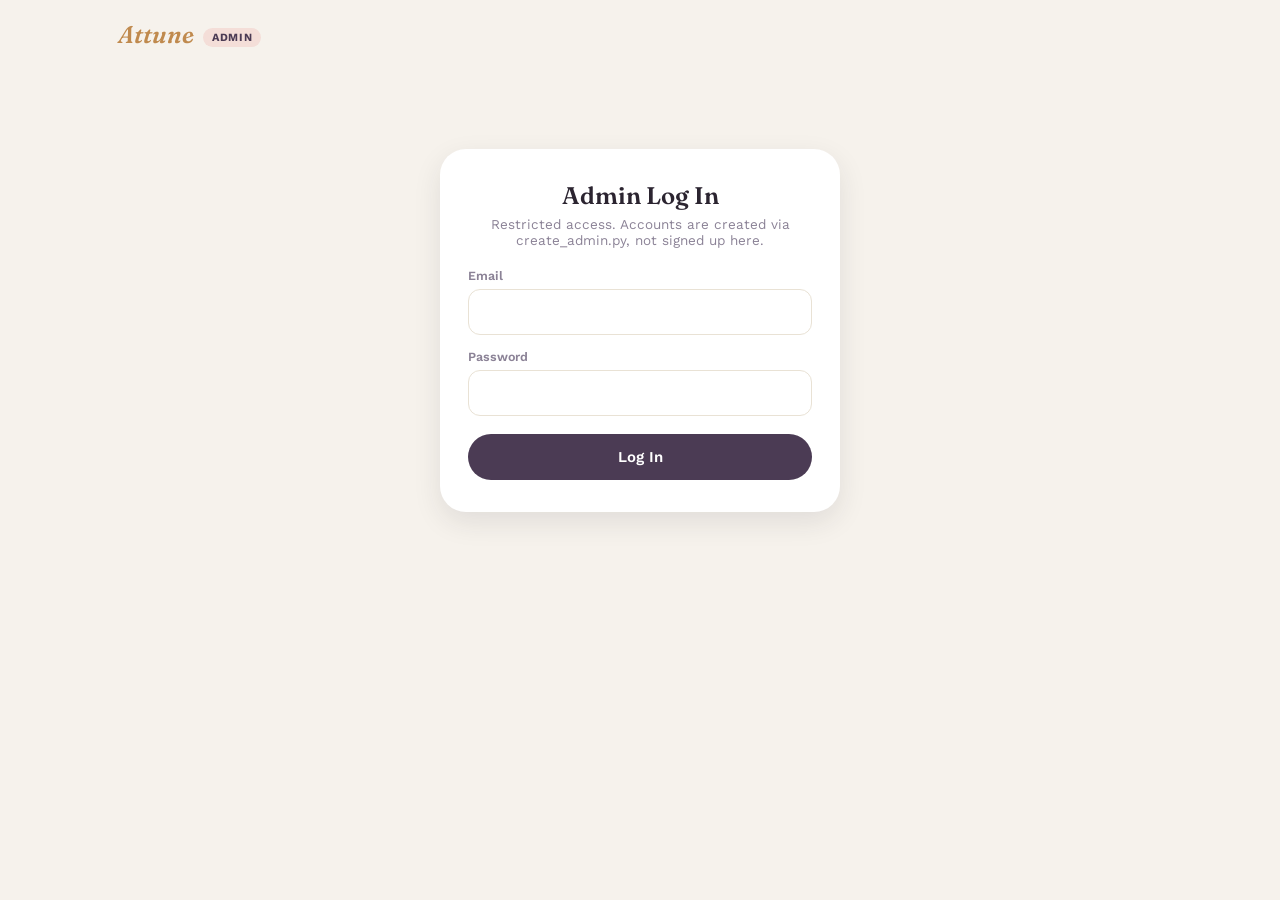
==== frontend-admin/index.html @ 5655b094 "Gate client deletion behind admin approval An instructor can no longer delete a client outright. DEL" ====
<!DOCTYPE html>
<html lang="en">
<head>
<meta charset="UTF-8">
<meta name="viewport" content="width=device-width, initial-scale=1.0">
<title>Attune — Admin</title>
<link rel="preconnect" href="https://fonts.googleapis.com">
<link href="https://fonts.googleapis.com/css2?family=Fraunces:ital,wght@0,500;0,600;0,700;1,500;1,600&family=Work+Sans:wght@400;500;600;700&display=swap" rel="stylesheet">
<link rel="stylesheet" href="style.css">
</head>
<body>

<header class="topnav">
  <a class="wordmark" href="#" onclick="goToScreen('dashboard'); return false;">Attune <span class="admin-badge">Admin</span></a>
  <nav id="nav-actions" style="display:none;">
    <button class="nav-link" onclick="openDashboard()">Dashboard</button>
    <button class="nav-link" onclick="openInstructors()">Instructors</button>
    <button class="nav-link" onclick="openCustomers()">Customers</button>
    <button class="nav-link" onclick="openRequests()">Requests</button>
    <button class="nav-link" onclick="openDeletionRequests()">Client Deletions</button>
    <button class="nav-link" onclick="openFaqs()">FAQs</button>
    <button class="nav-link" onclick="logout()">Log Out</button>
  </nav>
</header>

<main class="page">

  <!-- ============ LOGIN ============ -->
  <section class="screen active" id="screen-login">
    <div class="card wizard-card">
      <h2 class="card-title">Admin Log In</h2>
      <p class="card-sub">Restricted access. Accounts are created via create_admin.py, not signed up here.</p>
      <div id="login-error" class="form-error" style="display:none;"></div>
      <form id="login-form" onsubmit="handleLogin(event)">
        <label class="field-label">Email</label>
        <input class="field-input" type="email" id="login-email" required>
        <label class="field-label">Password</label>
        <input class="field-input" type="password" id="login-password" required>
        <button class="btn btn-primary btn-block" type="submit" style="margin-top:18px;">Log In</button>
      </form>
    </div>
  </section>

  <!-- ============ DASHBOARD ============ -->
  <section class="screen" id="screen-dashboard">
    <h2 class="step-title">Dashboard</h2>
    <div id="metrics-grid" class="metrics-grid"></div>
  </section>

  <!-- ============ INSTRUCTORS ============ -->
  <section class="screen" id="screen-instructors">
    <h2 class="step-title">Instructors</h2>
    <div class="filter-row">
      <select class="field-select" id="instructor-filter-active" onchange="loadInstructors()">
        <option value="">All active states</option>
        <option value="true">Active only</option>
        <option value="false">Inactive only</option>
      </select>
      <select class="field-select" id="instructor-filter-suspended" onchange="loadInstructors()">
        <option value="">All standing</option>
        <option value="false">Not suspended</option>
        <option value="true">Suspended only</option>
      </select>
    </div>
    <div id="instructors-list" class="admin-list"></div>
  </section>

  <!-- ============ CUSTOMERS ============ -->
  <section class="screen" id="screen-customers">
    <h2 class="step-title">Customers</h2>
    <div class="filter-row">
      <select class="field-select" id="customer-filter-suspended" onchange="loadCustomers()">
        <option value="">All standing</option>
        <option value="false">Not suspended</option>
        <option value="true">Suspended only</option>
      </select>
    </div>
    <div id="customers-list" class="admin-list"></div>
  </section>

  <!-- ============ REQUESTS (bookings + lesson requests) ============ -->
  <section class="screen" id="screen-requests">
    <h2 class="step-title">Requests</h2>
    <div class="subtabs">
      <button class="subtab active" id="requests-tab-package" onclick="setRequestsTab('package')">Packages</button>
      <button class="subtab" id="requests-tab-schedule" onclick="setRequestsTab('schedule')">Scheduled Lessons</button>
    </div>
    <div class="filter-row">
      <select class="field-select" id="requests-filter-status" onchange="loadRequests()">
        <option value="">All statuses</option>
        <option value="pending">Pending</option>
        <option value="matched">Matched</option>
        <option value="unmatched">Unmatched</option>
        <option value="cancelled_by_admin">Cancelled by admin</option>
      </select>
    </div>
    <div id="requests-list" class="admin-list"></div>
  </section>

  <!-- ============ CLIENT DELETION REQUESTS ============ -->
  <section class="screen" id="screen-deletions">
    <h2 class="step-title">Client deletion requests</h2>
    <p class="card-sub" style="text-align:left; margin-bottom:18px;">An instructor can no longer delete a client directly — every request lands here first.</p>
    <div id="deletions-list" class="admin-list"></div>
  </section>

  <!-- ============ FAQS ============ -->
  <section class="screen" id="screen-faqs">
    <h2 class="step-title">FAQs</h2>
    <button class="btn btn-outline" onclick="openFaqForm()">+ Add FAQ</button>
    <div id="faq-form-block" style="display:none; margin-top:16px;"></div>
    <div id="faqs-list" class="admin-list" style="margin-top:16px;"></div>
  </section>

</main>

<script src="app.js"></script>
</body>
</html>
---- frontend-admin/style.css ----
:root{
  --bone:#F6F2EC;
  --ink:#2B2430;
  --muted:#8B8296;
  --plum:#4B3B54;
  --plum-dark:#372B3F;
  --brass:#C08A4E;
  --brass-light:#E3C193;
  --sage:#8FA179;
  --sage-light:#C3D2B4;
  --blush:#E8B8AE;
  --blush-light:#F4DED8;
  --danger:#B4544A;
  --danger-light:#F4DAD6;
  --white:#FFFFFF;
  --shadow: 0 10px 28px rgba(43,36,48,.10);
  --shadow-sm: 0 4px 12px rgba(43,36,48,.08);
}
*{box-sizing:border-box; -webkit-tap-highlight-color:transparent;}
body{margin:0; background:var(--bone); font-family:'Work Sans',sans-serif; color:var(--ink);}
h1,h2,h3{margin:0; font-family:'Fraunces',serif;}
p{margin:0;}

.topnav{display:flex; align-items:center; justify-content:space-between; padding:20px 28px; max-width:1100px; margin:0 auto; flex-wrap:wrap; gap:12px;}
.wordmark{font-family:'Fraunces',serif; font-style:italic; font-weight:600; font-size:24px; color:var(--brass); text-decoration:none;}
.admin-badge{font-family:'Work Sans',sans-serif; font-style:normal; font-weight:700; font-size:11px; letter-spacing:.06em; text-transform:uppercase; color:var(--plum); background:var(--blush-light); padding:3px 9px; border-radius:999px; vertical-align:middle; margin-left:4px;}
.nav-link{background:none; border:1.6px solid var(--plum); color:var(--plum); border-radius:999px; padding:8px 16px; font-family:'Work Sans',sans-serif; font-weight:600; font-size:13.5px; cursor:pointer;}
.nav-link:hover{background:var(--plum); color:#fff;}

.page{max-width:1100px; margin:0 auto; padding:20px 28px 80px;}
.screen{display:none;}
.screen.active{display:block;}

.btn{border:none; border-radius:999px; font-family:'Work Sans',sans-serif; font-weight:600; cursor:pointer; transition:transform .12s ease;}
.btn:active{transform:scale(.98);}
.btn-primary{background:var(--plum); color:#fff;}
.btn-outline{background:transparent; color:var(--plum); border:1.6px solid var(--plum);}
.btn-danger{background:transparent; color:var(--danger); border:1.6px solid var(--danger);}
.btn-block{width:100%; padding:14px; font-size:15px;}
.btn-sm{padding:8px 14px; font-size:13px;}

.wizard-card{max-width:400px; margin:60px auto; background:#fff; border-radius:26px; box-shadow:var(--shadow); padding:32px 28px;}
.card-title{font-size:24px; font-weight:600; text-align:center;}
.card-sub{text-align:center; color:var(--muted); font-size:13.5px; margin-top:6px; margin-bottom:20px;}

.field-label{display:block; font-size:12.5px; font-weight:600; color:var(--muted); margin:14px 0 6px;}
.field-input, .field-select{width:100%; border:1.4px solid #e9e2d5; border-radius:12px; padding:13px 14px; font-family:'Work Sans',sans-serif; font-size:15px; color:var(--ink); background:#fff;}
.field-textarea{width:100%; border:1.4px solid #e9e2d5; border-radius:12px; padding:13px 14px; font-family:'Work Sans',sans-serif; font-size:15px; color:var(--ink); background:#fff; resize:vertical; min-height:70px;}
.form-error{background:#fbe4df; color:#8a3a24; border-radius:10px; padding:10px 14px; font-size:13px; margin-bottom:8px;}

.step-title{font-size:28px; font-weight:600; margin:10px 0 22px;}

.filter-row{display:flex; gap:10px; flex-wrap:wrap; margin-bottom:18px;}
.filter-row .field-select{width:auto; min-width:180px;}

.subtabs{display:flex; gap:10px; margin-bottom:18px;}
.subtab{padding:10px 18px; border-radius:999px; border:1.6px solid var(--plum); background:transparent; color:var(--plum); font-family:'Work Sans',sans-serif; font-weight:600; font-size:14px; cursor:pointer;}
.subtab.active{background:var(--plum); color:#fff;}

.metrics-grid{display:grid; grid-template-columns:repeat(auto-fit, minmax(180px, 1fr)); gap:16px;}
.metric-card{background:#fff; border-radius:18px; box-shadow:var(--shadow-sm); padding:20px 22px;}
.metric-label{font-size:12px; font-weight:600; color:var(--muted); text-transform:uppercase; letter-spacing:.04em;}
.metric-value{font-family:'Fraunces',serif; font-size:32px; font-weight:700; color:var(--plum); margin-top:6px;}
.metric-breakdown{font-size:12.5px; color:var(--muted); margin-top:8px; line-height:1.6;}

.admin-list{display:flex; flex-direction:column; gap:12px;}
.admin-row{background:#fff; border-radius:16px; box-shadow:var(--shadow-sm); padding:16px 20px; display:flex; align-items:center; justify-content:space-between; gap:16px; flex-wrap:wrap;}
.admin-row-main{flex:1; min-width:200px;}
.admin-row-title{font-weight:700; font-size:15px;}
.admin-row-meta{font-size:12.5px; color:var(--muted); margin-top:3px; line-height:1.6;}
.admin-row-actions{display:flex; gap:8px; flex-wrap:wrap;}

.suspend-inline-form{display:none; gap:8px; align-items:center; background:#fff; border-radius:0 0 16px 16px; margin-top:-8px; padding:0 20px 16px; box-shadow:var(--shadow-sm);}
.suspend-inline-form .field-input{flex:1;}

.status-pill{display:inline-block; font-size:11px; font-weight:700; text-transform:uppercase; letter-spacing:.03em; padding:4px 10px; border-radius:999px;}
.status-active{background:var(--sage-light); color:#3d4d2f;}
.status-inactive{background:#e9e2d5; color:var(--muted);}
.status-suspended{background:var(--danger-light); color:var(--danger);}
.status-pending{background:var(--brass-light); color:#7a5320;}
.status-matched{background:var(--sage-light); color:#3d4d2f;}
.status-unmatched{background:#e9e2d5; color:var(--muted);}
.status-cancelled_by_admin{background:var(--danger-light); color:var(--danger);}

.empty-copy{color:var(--muted); font-size:14px; text-align:center; padding:30px 0;}

@media (max-width: 640px){
  .metrics-grid{grid-template-columns:1fr 1fr;}
}
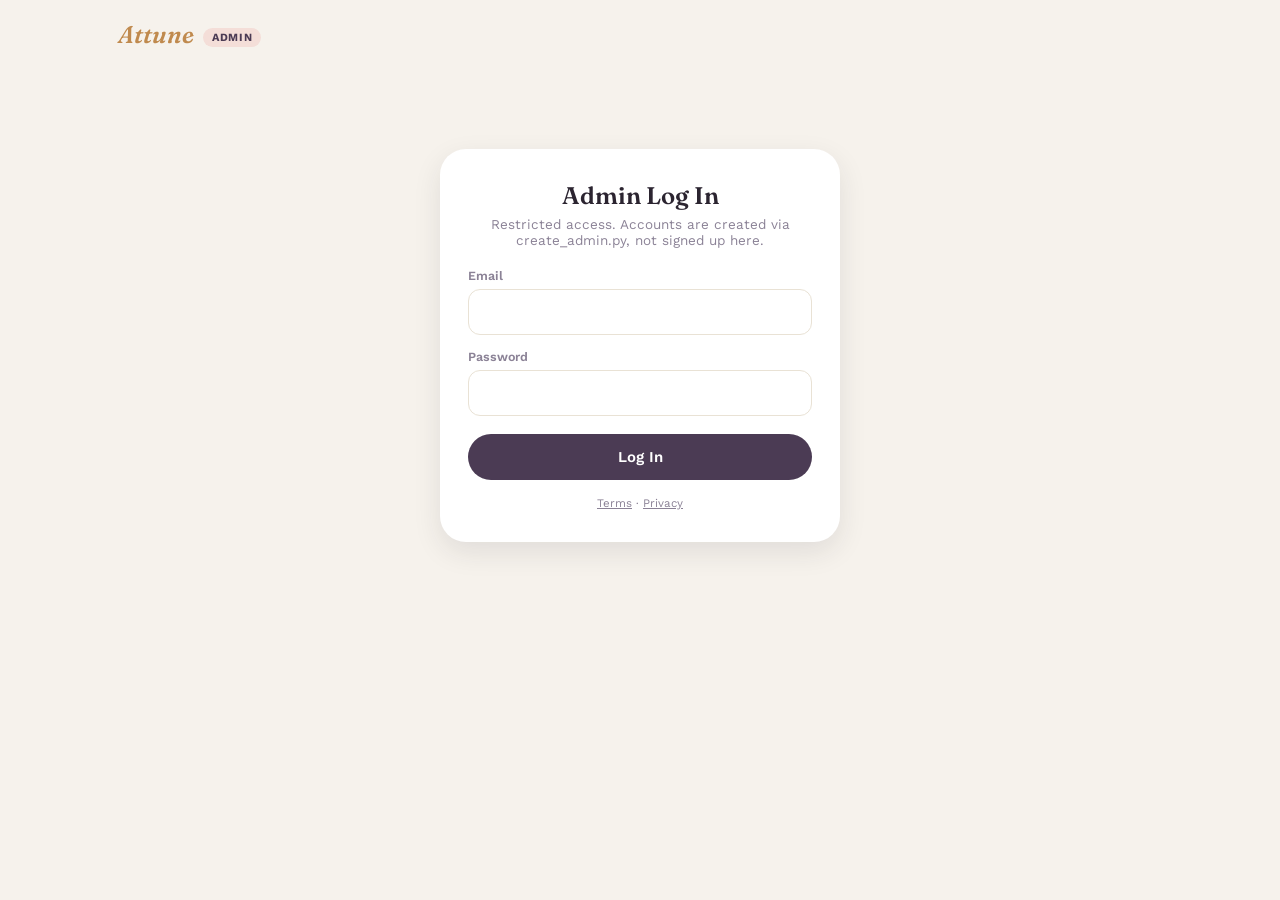
==== commit ccd3c97d: "Add Terms of Service and Privacy Policy, wire into all three frontends Adds terms.html and privacy.h" ====
--- a/frontend-admin/index.html
+++ b/frontend-admin/index.html
@@ -3,7 +3,7 @@
 <head>
 <meta charset="UTF-8">
 <meta name="viewport" content="width=device-width, initial-scale=1.0">
-<title>Attune — Admin</title>
+<title>Attune - Admin</title>
 <link rel="preconnect" href="https://fonts.googleapis.com">
 <link href="https://fonts.googleapis.com/css2?family=Fraunces:ital,wght@0,500;0,600;0,700;1,500;1,600&family=Work+Sans:wght@400;500;600;700&display=swap" rel="stylesheet">
 <link rel="stylesheet" href="style.css">
@@ -18,6 +18,7 @@
     <button class="nav-link" onclick="openCustomers()">Customers</button>
     <button class="nav-link" onclick="openRequests()">Requests</button>
     <button class="nav-link" onclick="openDeletionRequests()">Client Deletions</button>
+    <button class="nav-link" onclick="openReports()">Reports</button>
     <button class="nav-link" onclick="openFaqs()">FAQs</button>
     <button class="nav-link" onclick="logout()">Log Out</button>
   </nav>
@@ -38,6 +39,7 @@
         <input class="field-input" type="password" id="login-password" required>
         <button class="btn btn-primary btn-block" type="submit" style="margin-top:18px;">Log In</button>
       </form>
+      <p style="text-align:center; color:var(--muted); font-size:11.5px; margin-top:16px;"><a href="/terms.html" target="_blank" rel="noopener" style="color:inherit;">Terms</a> &middot; <a href="/privacy.html" target="_blank" rel="noopener" style="color:inherit;">Privacy</a></p>
     </div>
   </section>
 
@@ -82,8 +84,8 @@
   <section class="screen" id="screen-requests">
     <h2 class="step-title">Requests</h2>
     <div class="subtabs">
-      <button class="subtab active" id="requests-tab-package" onclick="setRequestsTab('package')">Packages</button>
-      <button class="subtab" id="requests-tab-schedule" onclick="setRequestsTab('schedule')">Scheduled Lessons</button>
+      <button class="subtab active" id="requests-tab-package" onclick="setRequestsTab('package')">Packages (Legacy)</button>
+      <button class="subtab" id="requests-tab-schedule" onclick="setRequestsTab('schedule')">Requests</button>
     </div>
     <div class="filter-row">
       <select class="field-select" id="requests-filter-status" onchange="loadRequests()">
@@ -100,8 +102,21 @@
   <!-- ============ CLIENT DELETION REQUESTS ============ -->
   <section class="screen" id="screen-deletions">
     <h2 class="step-title">Client deletion requests</h2>
-    <p class="card-sub" style="text-align:left; margin-bottom:18px;">An instructor can no longer delete a client directly — every request lands here first.</p>
+    <p class="card-sub" style="text-align:left; margin-bottom:18px;">An instructor can no longer delete a client directly. Every request lands here first.</p>
     <div id="deletions-list" class="admin-list"></div>
+  </section>
+
+  <!-- ============ REPORTS ============ -->
+  <section class="screen" id="screen-reports">
+    <h2 class="step-title">Reports</h2>
+    <div class="filter-row">
+      <select class="field-select" id="reports-filter-resolved" onchange="loadReports()">
+        <option value="false">Open</option>
+        <option value="true">Resolved</option>
+        <option value="">All</option>
+      </select>
+    </div>
+    <div id="reports-list" class="admin-list"></div>
   </section>
 
   <!-- ============ FAQS ============ -->
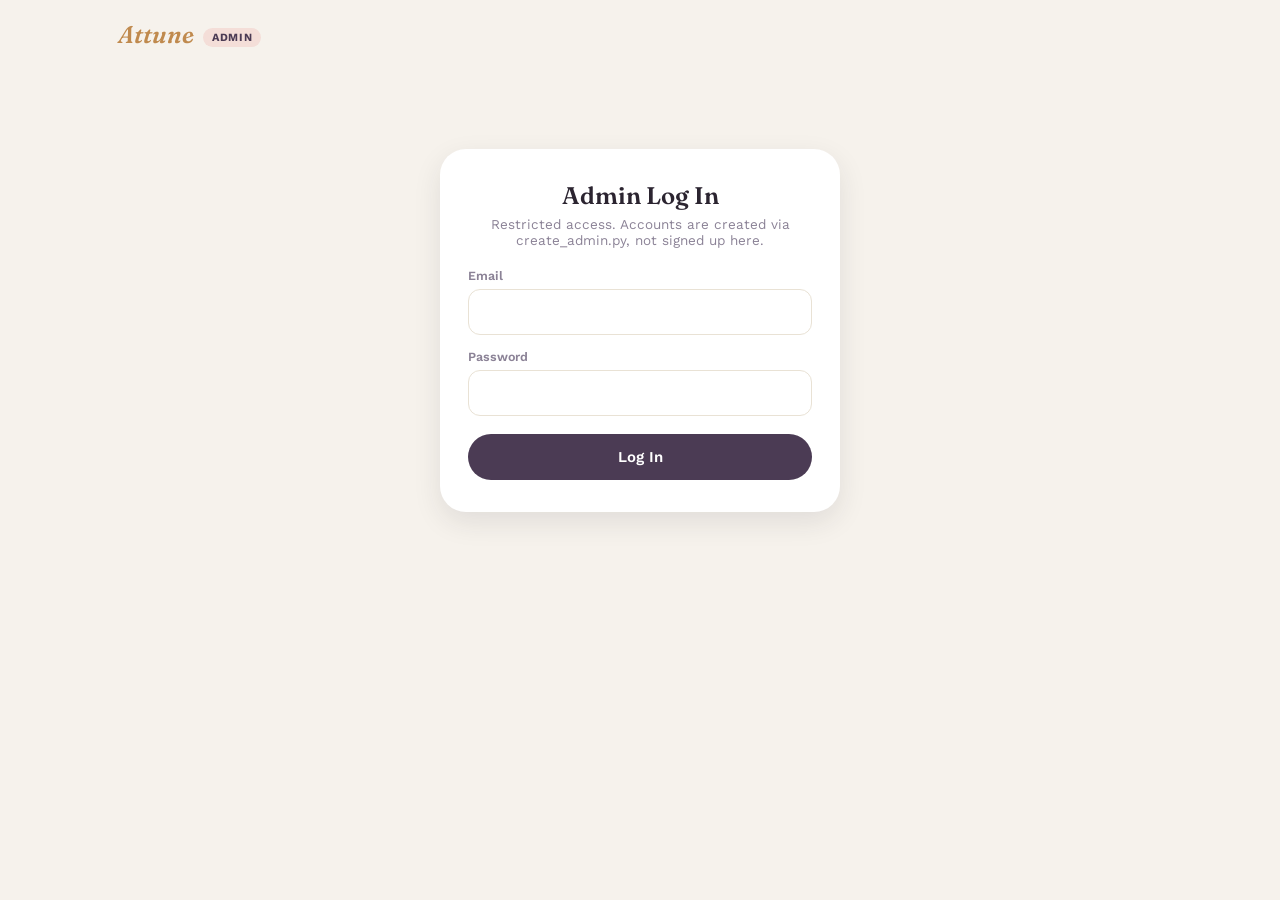
==== commit 8cd0a394: "Add admin review screen for gated specialty verification requests Instructors requesting pelvic_floo" ====
--- a/frontend-admin/index.html
+++ b/frontend-admin/index.html
@@ -18,6 +18,7 @@
     <button class="nav-link" onclick="openCustomers()">Customers</button>
     <button class="nav-link" onclick="openRequests()">Requests</button>
     <button class="nav-link" onclick="openDeletionRequests()">Client Deletions</button>
+    <button class="nav-link" onclick="openSpecialtyVerifications()">Specialty Verifications</button>
     <button class="nav-link" onclick="openReports()">Reports</button>
     <button class="nav-link" onclick="openFaqs()">FAQs</button>
     <button class="nav-link" onclick="logout()">Log Out</button>
@@ -39,7 +40,6 @@
         <input class="field-input" type="password" id="login-password" required>
         <button class="btn btn-primary btn-block" type="submit" style="margin-top:18px;">Log In</button>
       </form>
-      <p style="text-align:center; color:var(--muted); font-size:11.5px; margin-top:16px;"><a href="/terms.html" target="_blank" rel="noopener" style="color:inherit;">Terms</a> &middot; <a href="/privacy.html" target="_blank" rel="noopener" style="color:inherit;">Privacy</a></p>
     </div>
   </section>
 
@@ -106,6 +106,21 @@
     <div id="deletions-list" class="admin-list"></div>
   </section>
 
+  <!-- ============ SPECIALTY VERIFICATIONS ============ -->
+  <section class="screen" id="screen-specialty-verifications">
+    <h2 class="step-title">Specialty verifications</h2>
+    <p class="card-sub" style="text-align:left; margin-bottom:18px;">Pelvic Floor Therapy, Massage, and Acupuncture require admin approval before an instructor can offer them. Review the certification note and approve or deny below.</p>
+    <div class="filter-row">
+      <select class="field-select" id="specialty-verifications-filter-status" onchange="loadSpecialtyVerifications()">
+        <option value="pending">Pending</option>
+        <option value="">All</option>
+        <option value="approved">Approved</option>
+        <option value="rejected">Rejected</option>
+      </select>
+    </div>
+    <div id="specialty-verifications-list" class="admin-list"></div>
+  </section>
+
   <!-- ============ REPORTS ============ -->
   <section class="screen" id="screen-reports">
     <h2 class="step-title">Reports</h2>
--- a/frontend-admin/style.css
+++ b/frontend-admin/style.css
@@ -81,6 +81,8 @@
 .status-matched{background:var(--sage-light); color:#3d4d2f;}
 .status-unmatched{background:#e9e2d5; color:var(--muted);}
 .status-cancelled_by_admin{background:var(--danger-light); color:var(--danger);}
+.status-approved{background:var(--sage-light); color:#3d4d2f;}
+.status-rejected{background:var(--danger-light); color:var(--danger);}
 
 .empty-copy{color:var(--muted); font-size:14px; text-align:center; padding:30px 0;}
 
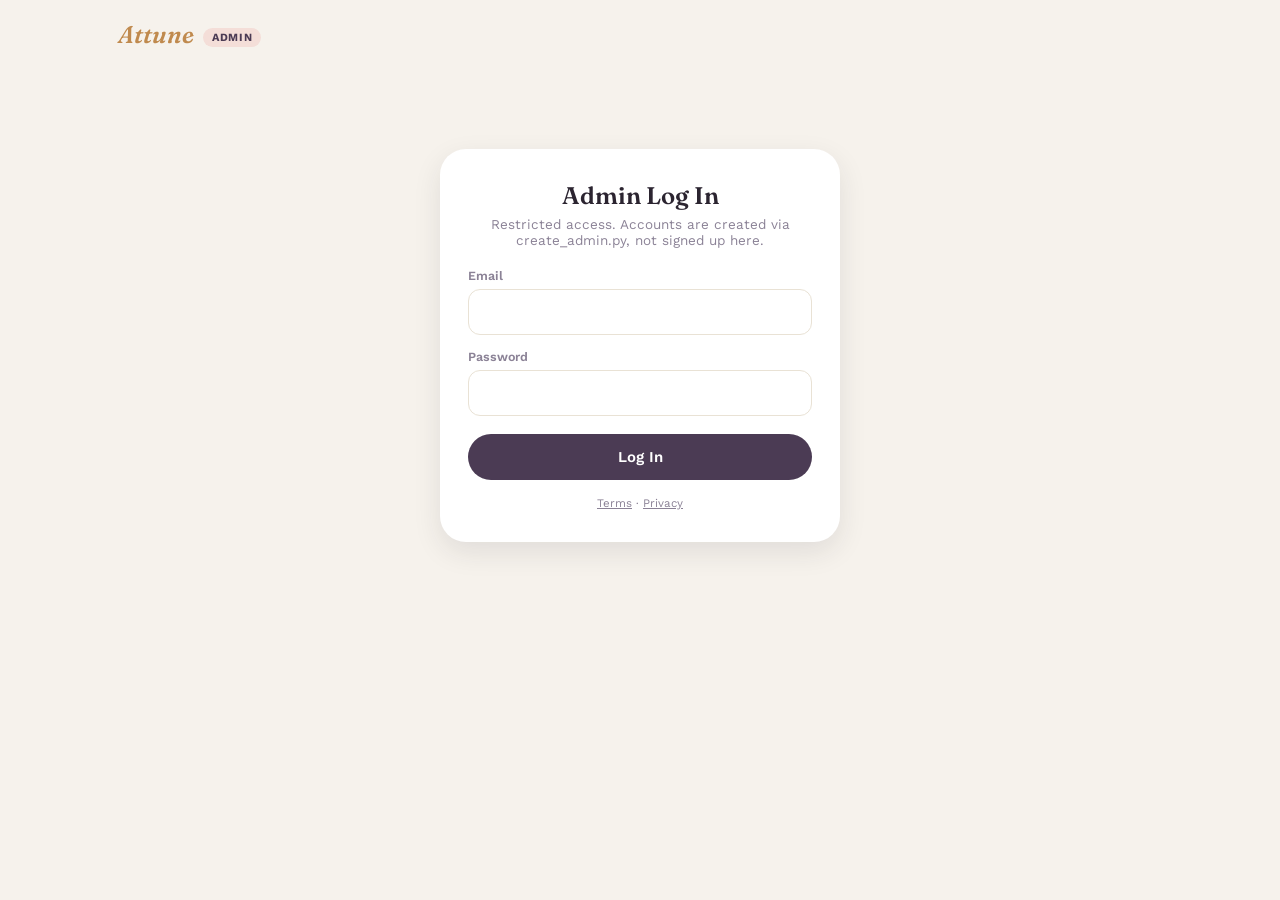
==== commit 78f5bc4c: "Merge: Terms of Service and Privacy Policy" ====
--- a/frontend-admin/index.html
+++ b/frontend-admin/index.html
@@ -18,7 +18,6 @@
     <button class="nav-link" onclick="openCustomers()">Customers</button>
     <button class="nav-link" onclick="openRequests()">Requests</button>
     <button class="nav-link" onclick="openDeletionRequests()">Client Deletions</button>
-    <button class="nav-link" onclick="openSpecialtyVerifications()">Specialty Verifications</button>
     <button class="nav-link" onclick="openReports()">Reports</button>
     <button class="nav-link" onclick="openFaqs()">FAQs</button>
     <button class="nav-link" onclick="logout()">Log Out</button>
@@ -40,6 +39,7 @@
         <input class="field-input" type="password" id="login-password" required>
         <button class="btn btn-primary btn-block" type="submit" style="margin-top:18px;">Log In</button>
       </form>
+      <p style="text-align:center; color:var(--muted); font-size:11.5px; margin-top:16px;"><a href="/terms.html" target="_blank" rel="noopener" style="color:inherit;">Terms</a> &middot; <a href="/privacy.html" target="_blank" rel="noopener" style="color:inherit;">Privacy</a></p>
     </div>
   </section>
 
@@ -106,21 +106,6 @@
     <div id="deletions-list" class="admin-list"></div>
   </section>
 
-  <!-- ============ SPECIALTY VERIFICATIONS ============ -->
-  <section class="screen" id="screen-specialty-verifications">
-    <h2 class="step-title">Specialty verifications</h2>
-    <p class="card-sub" style="text-align:left; margin-bottom:18px;">Pelvic Floor Therapy, Massage, and Acupuncture require admin approval before an instructor can offer them. Review the certification note and approve or deny below.</p>
-    <div class="filter-row">
-      <select class="field-select" id="specialty-verifications-filter-status" onchange="loadSpecialtyVerifications()">
-        <option value="pending">Pending</option>
-        <option value="">All</option>
-        <option value="approved">Approved</option>
-        <option value="rejected">Rejected</option>
-      </select>
-    </div>
-    <div id="specialty-verifications-list" class="admin-list"></div>
-  </section>
-
   <!-- ============ REPORTS ============ -->
   <section class="screen" id="screen-reports">
     <h2 class="step-title">Reports</h2>
